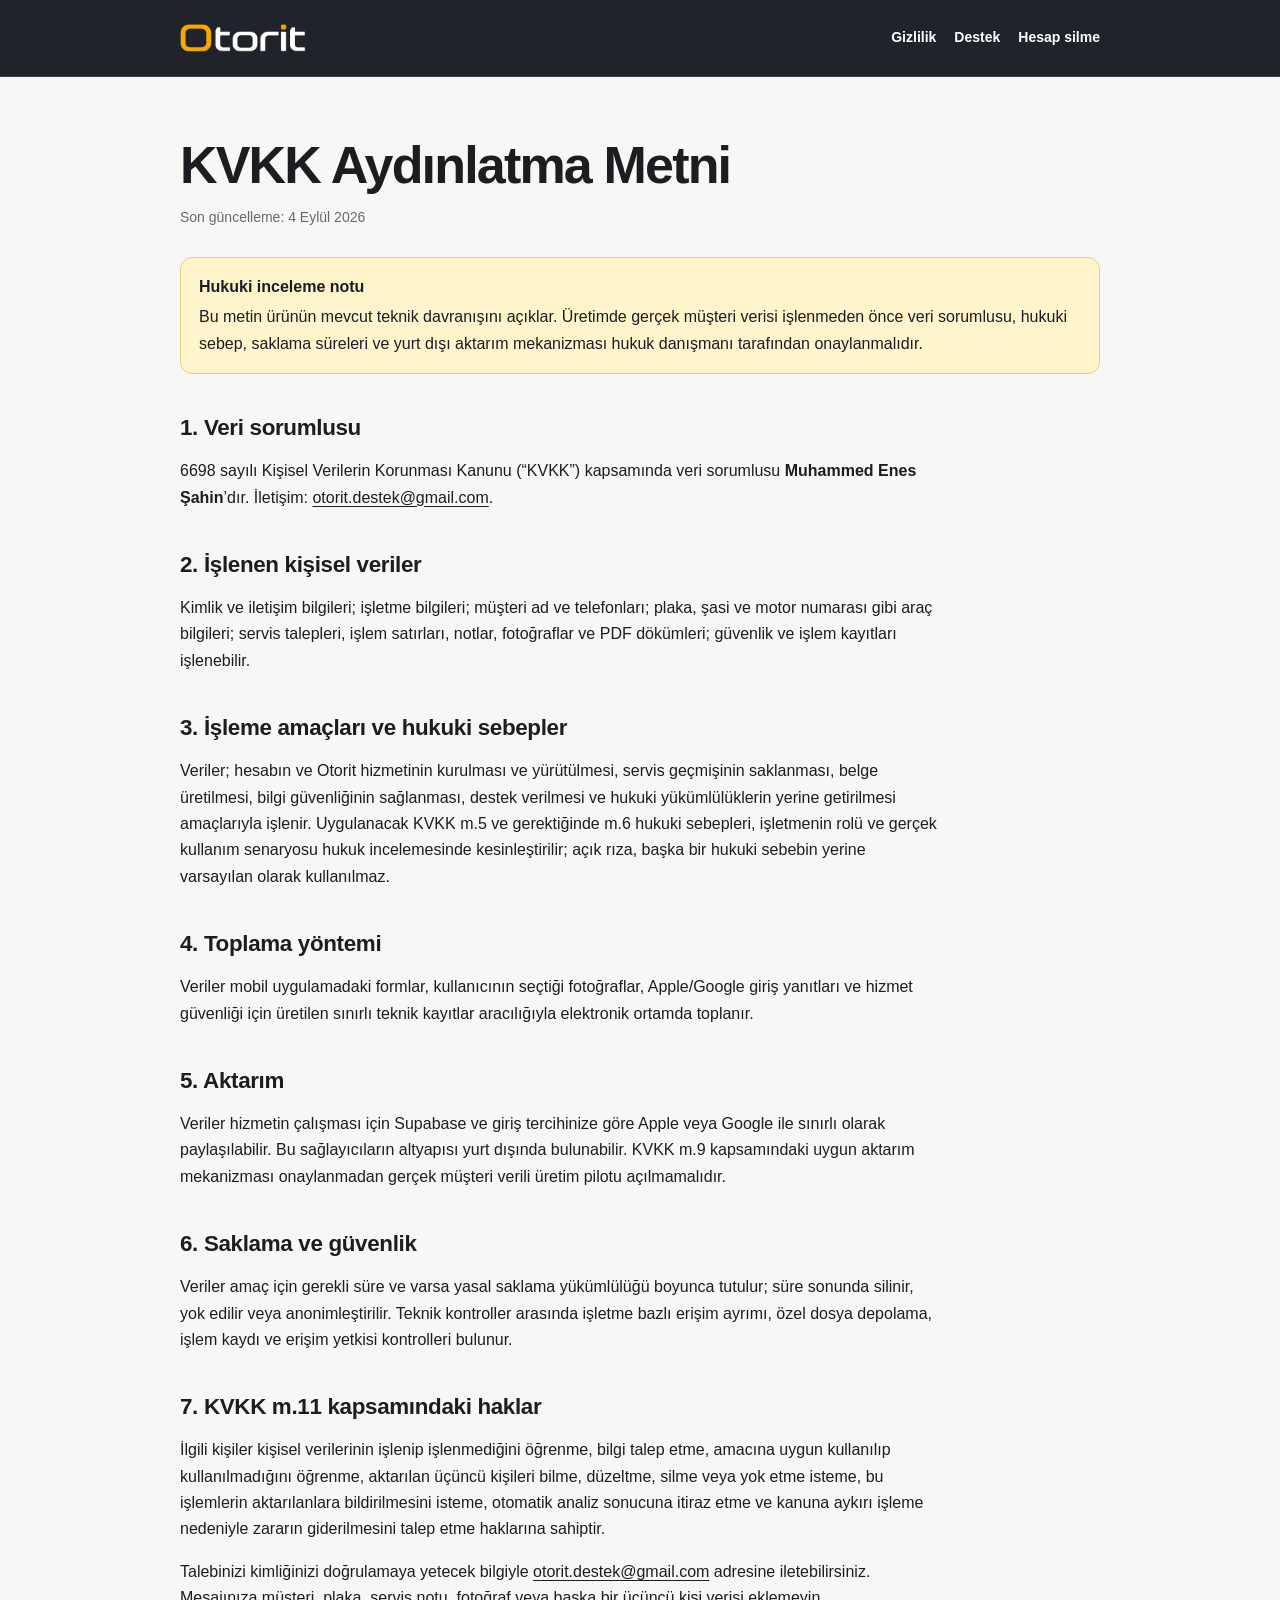
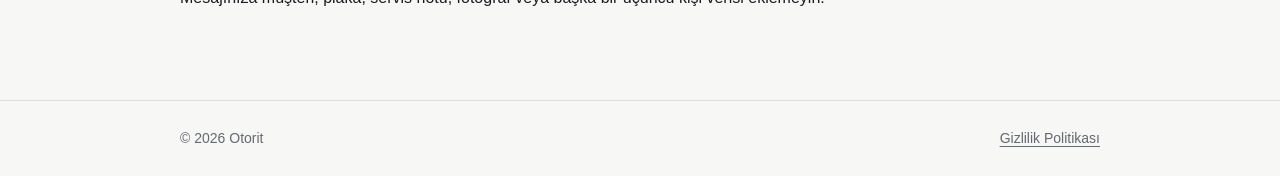
==== otorit/kvkk.html @ 0f795db5 "Add Otorit privacy and support pages" ====
<!doctype html>
<html lang="tr">
  <head>
    <meta charset="utf-8"><meta name="viewport" content="width=device-width, initial-scale=1">
    <meta name="description" content="Otorit KVKK Aydınlatma Metni."><meta name="theme-color" content="#202329">
    <title>KVKK Aydınlatma Metni — Otorit</title><link rel="icon" href="assets/app-icon.png"><link rel="stylesheet" href="styles.css">
  </head>
  <body>
    <header class="site-header"><div class="header-inner"><a class="brand-link" href="./" aria-label="Otorit ana sayfa"><img src="assets/otorit-wordmark.png" alt="Otorit"></a><nav class="site-nav" aria-label="Ana menü"><a href="privacy.html">Gizlilik</a><a href="support.html">Destek</a><a href="account-deletion.html">Hesap silme</a></nav></div></header>
    <main class="page">
      <h1>KVKK Aydınlatma Metni</h1><p class="meta">Son güncelleme: 4 Eylül 2026</p>
      <div class="notice"><strong>Hukuki inceleme notu</strong>Bu metin ürünün mevcut teknik davranışını açıklar. Üretimde gerçek müşteri verisi işlenmeden önce veri sorumlusu, hukuki sebep, saklama süreleri ve yurt dışı aktarım mekanizması hukuk danışmanı tarafından onaylanmalıdır.</div>
      <h2>1. Veri sorumlusu</h2>
      <p>6698 sayılı Kişisel Verilerin Korunması Kanunu (“KVKK”) kapsamında veri sorumlusu <strong>Muhammed Enes Şahin</strong>’dır. İletişim: <a href="mailto:otorit.destek@gmail.com">otorit.destek@gmail.com</a>.</p>
      <h2>2. İşlenen kişisel veriler</h2>
      <p>Kimlik ve iletişim bilgileri; işletme bilgileri; müşteri ad ve telefonları; plaka, şasi ve motor numarası gibi araç bilgileri; servis talepleri, işlem satırları, notlar, fotoğraflar ve PDF dökümleri; güvenlik ve işlem kayıtları işlenebilir.</p>
      <h2>3. İşleme amaçları ve hukuki sebepler</h2>
      <p>Veriler; hesabın ve Otorit hizmetinin kurulması ve yürütülmesi, servis geçmişinin saklanması, belge üretilmesi, bilgi güvenliğinin sağlanması, destek verilmesi ve hukuki yükümlülüklerin yerine getirilmesi amaçlarıyla işlenir. Uygulanacak KVKK m.5 ve gerektiğinde m.6 hukuki sebepleri, işletmenin rolü ve gerçek kullanım senaryosu hukuk incelemesinde kesinleştirilir; açık rıza, başka bir hukuki sebebin yerine varsayılan olarak kullanılmaz.</p>
      <h2>4. Toplama yöntemi</h2>
      <p>Veriler mobil uygulamadaki formlar, kullanıcının seçtiği fotoğraflar, Apple/Google giriş yanıtları ve hizmet güvenliği için üretilen sınırlı teknik kayıtlar aracılığıyla elektronik ortamda toplanır.</p>
      <h2>5. Aktarım</h2>
      <p>Veriler hizmetin çalışması için Supabase ve giriş tercihinize göre Apple veya Google ile sınırlı olarak paylaşılabilir. Bu sağlayıcıların altyapısı yurt dışında bulunabilir. KVKK m.9 kapsamındaki uygun aktarım mekanizması onaylanmadan gerçek müşteri verili üretim pilotu açılmamalıdır.</p>
      <h2>6. Saklama ve güvenlik</h2>
      <p>Veriler amaç için gerekli süre ve varsa yasal saklama yükümlülüğü boyunca tutulur; süre sonunda silinir, yok edilir veya anonimleştirilir. Teknik kontroller arasında işletme bazlı erişim ayrımı, özel dosya depolama, işlem kaydı ve erişim yetkisi kontrolleri bulunur.</p>
      <h2>7. KVKK m.11 kapsamındaki haklar</h2>
      <p>İlgili kişiler kişisel verilerinin işlenip işlenmediğini öğrenme, bilgi talep etme, amacına uygun kullanılıp kullanılmadığını öğrenme, aktarılan üçüncü kişileri bilme, düzeltme, silme veya yok etme isteme, bu işlemlerin aktarılanlara bildirilmesini isteme, otomatik analiz sonucuna itiraz etme ve kanuna aykırı işleme nedeniyle zararın giderilmesini talep etme haklarına sahiptir.</p>
      <p>Talebinizi kimliğinizi doğrulamaya yetecek bilgiyle <a href="mailto:otorit.destek@gmail.com">otorit.destek@gmail.com</a> adresine iletebilirsiniz. Mesajınıza müşteri, plaka, servis notu, fotoğraf veya başka bir üçüncü kişi verisi eklemeyin.</p>
    </main>
    <footer class="site-footer"><div class="footer-inner"><span>© 2026 Otorit</span><a href="privacy.html">Gizlilik Politikası</a></div></footer>
  </body>
</html>
---- otorit/styles.css ----
:root {
  color-scheme: light dark;
  --brand: #f5b800;
  --brand-pressed: #d99d00;
  --brand-soft: #fff4cc;
  --graphite: #202329;
  --background: #f7f7f5;
  --surface: #ffffff;
  --text: #1b1d21;
  --muted: #656970;
  --border: #dddfdb;
  --focus: #b98200;
  --danger: #c63e3e;
  --radius-small: 8px;
  --radius-medium: 12px;
  --radius-large: 16px;
  --shadow: 0 10px 30px rgb(27 29 33 / 8%);
}

@media (prefers-color-scheme: dark) {
  :root {
    --brand: #ffc62e;
    --brand-pressed: #e5ab00;
    --brand-soft: #3a3015;
    --graphite: #f4f5f3;
    --background: #111315;
    --surface: #1a1d20;
    --text: #f4f5f3;
    --muted: #aeb3b8;
    --border: #34393f;
    --focus: #ffc62e;
    --danger: #f07777;
    --shadow: none;
  }
}

* {
  box-sizing: border-box;
}

html {
  scroll-behavior: smooth;
}

body {
  margin: 0;
  background: var(--background);
  color: var(--text);
  font-family: Inter, ui-sans-serif, -apple-system, BlinkMacSystemFont, "Segoe UI", sans-serif;
  font-size: 16px;
  line-height: 1.65;
  text-rendering: optimizeLegibility;
}

a {
  color: inherit;
  text-underline-offset: 3px;
}

a:focus-visible,
button:focus-visible {
  outline: 3px solid var(--focus);
  outline-offset: 3px;
}

.site-header {
  background: #202329;
  color: #ffffff;
  border-bottom: 1px solid rgb(255 255 255 / 12%);
}

.header-inner,
.page,
.footer-inner {
  width: min(100% - 32px, 920px);
  margin-inline: auto;
}

.header-inner {
  display: flex;
  min-height: 76px;
  align-items: center;
  justify-content: space-between;
  gap: 24px;
}

.brand-link {
  display: inline-flex;
  align-items: center;
  min-height: 44px;
}

.brand-link img {
  display: block;
  width: 126px;
  height: auto;
}

.site-nav {
  display: flex;
  align-items: center;
  gap: 18px;
  font-size: 14px;
  font-weight: 600;
}

.site-nav a {
  min-height: 44px;
  display: inline-flex;
  align-items: center;
  text-decoration: none;
}

.site-nav a:hover {
  color: var(--brand);
}

.page {
  padding-block: 56px 72px;
}

.hero {
  display: grid;
  grid-template-columns: 112px 1fr;
  align-items: center;
  gap: 28px;
  padding-bottom: 36px;
  border-bottom: 1px solid var(--border);
}

.hero-icon {
  width: 112px;
  height: 112px;
  border-radius: 24px;
  box-shadow: var(--shadow);
}

h1,
h2,
h3 {
  margin: 0;
  line-height: 1.25;
}

h1 {
  max-width: 720px;
  font-size: clamp(2rem, 6vw, 3.25rem);
  letter-spacing: -0.035em;
}

h2 {
  margin-top: 40px;
  font-size: 1.4rem;
  letter-spacing: -0.015em;
}

h3 {
  margin-top: 24px;
  font-size: 1.05rem;
}

p,
ul,
ol {
  max-width: 760px;
}

.lead {
  margin: 12px 0 0;
  color: var(--muted);
  font-size: 1.1rem;
}

.meta {
  margin-top: 8px;
  color: var(--muted);
  font-size: 0.875rem;
}

.notice {
  margin-top: 28px;
  padding: 16px 18px;
  background: var(--brand-soft);
  border: 1px solid color-mix(in srgb, var(--brand) 45%, var(--border));
  border-radius: var(--radius-medium);
}

.notice strong {
  display: block;
  margin-bottom: 4px;
}

.cards {
  display: grid;
  grid-template-columns: repeat(2, minmax(0, 1fr));
  gap: 12px;
  margin-top: 32px;
}

.card {
  display: block;
  min-height: 150px;
  padding: 22px;
  background: var(--surface);
  border: 1px solid var(--border);
  border-radius: var(--radius-large);
  box-shadow: var(--shadow);
  text-decoration: none;
  transition: transform 120ms ease, border-color 120ms ease;
}

.card:hover {
  transform: translateY(-2px);
  border-color: var(--brand);
}

.card h2 {
  margin: 0;
}

.card p {
  margin: 8px 0 0;
  color: var(--muted);
}

.button {
  display: inline-flex;
  min-height: 48px;
  align-items: center;
  justify-content: center;
  margin-top: 12px;
  padding: 12px 18px;
  border-radius: var(--radius-medium);
  background: var(--brand);
  color: #171717;
  font-weight: 700;
  text-decoration: none;
}

.button:hover {
  background: var(--brand-pressed);
}

.danger-link {
  color: var(--danger);
  font-weight: 600;
}

.content-nav {
  display: flex;
  flex-wrap: wrap;
  gap: 8px 16px;
  margin: 28px 0 36px;
  padding: 16px 0;
  border-block: 1px solid var(--border);
  font-size: 0.925rem;
}

table {
  width: 100%;
  margin-top: 16px;
  border-collapse: collapse;
  background: var(--surface);
  border: 1px solid var(--border);
}

th,
td {
  padding: 12px 14px;
  border-bottom: 1px solid var(--border);
  text-align: left;
  vertical-align: top;
}

th {
  width: 30%;
}

.site-footer {
  border-top: 1px solid var(--border);
}

.footer-inner {
  display: flex;
  justify-content: space-between;
  gap: 24px;
  padding-block: 26px;
  color: var(--muted);
  font-size: 0.875rem;
}

@media (prefers-reduced-motion: reduce) {
  html {
    scroll-behavior: auto;
  }

  .card {
    transition: none;
  }
}

@media (max-width: 680px) {
  .header-inner,
  .footer-inner {
    align-items: flex-start;
    flex-direction: column;
  }

  .header-inner {
    padding-block: 14px;
  }

  .site-nav {
    width: 100%;
    overflow-x: auto;
  }

  .page {
    padding-block: 38px 56px;
  }

  .hero {
    grid-template-columns: 72px 1fr;
    gap: 18px;
  }

  .hero-icon {
    width: 72px;
    height: 72px;
    border-radius: 17px;
  }

  .cards {
    grid-template-columns: 1fr;
  }

  th,
  td {
    display: block;
    width: 100%;
  }

  th {
    border-bottom: 0;
    padding-bottom: 0;
  }
}
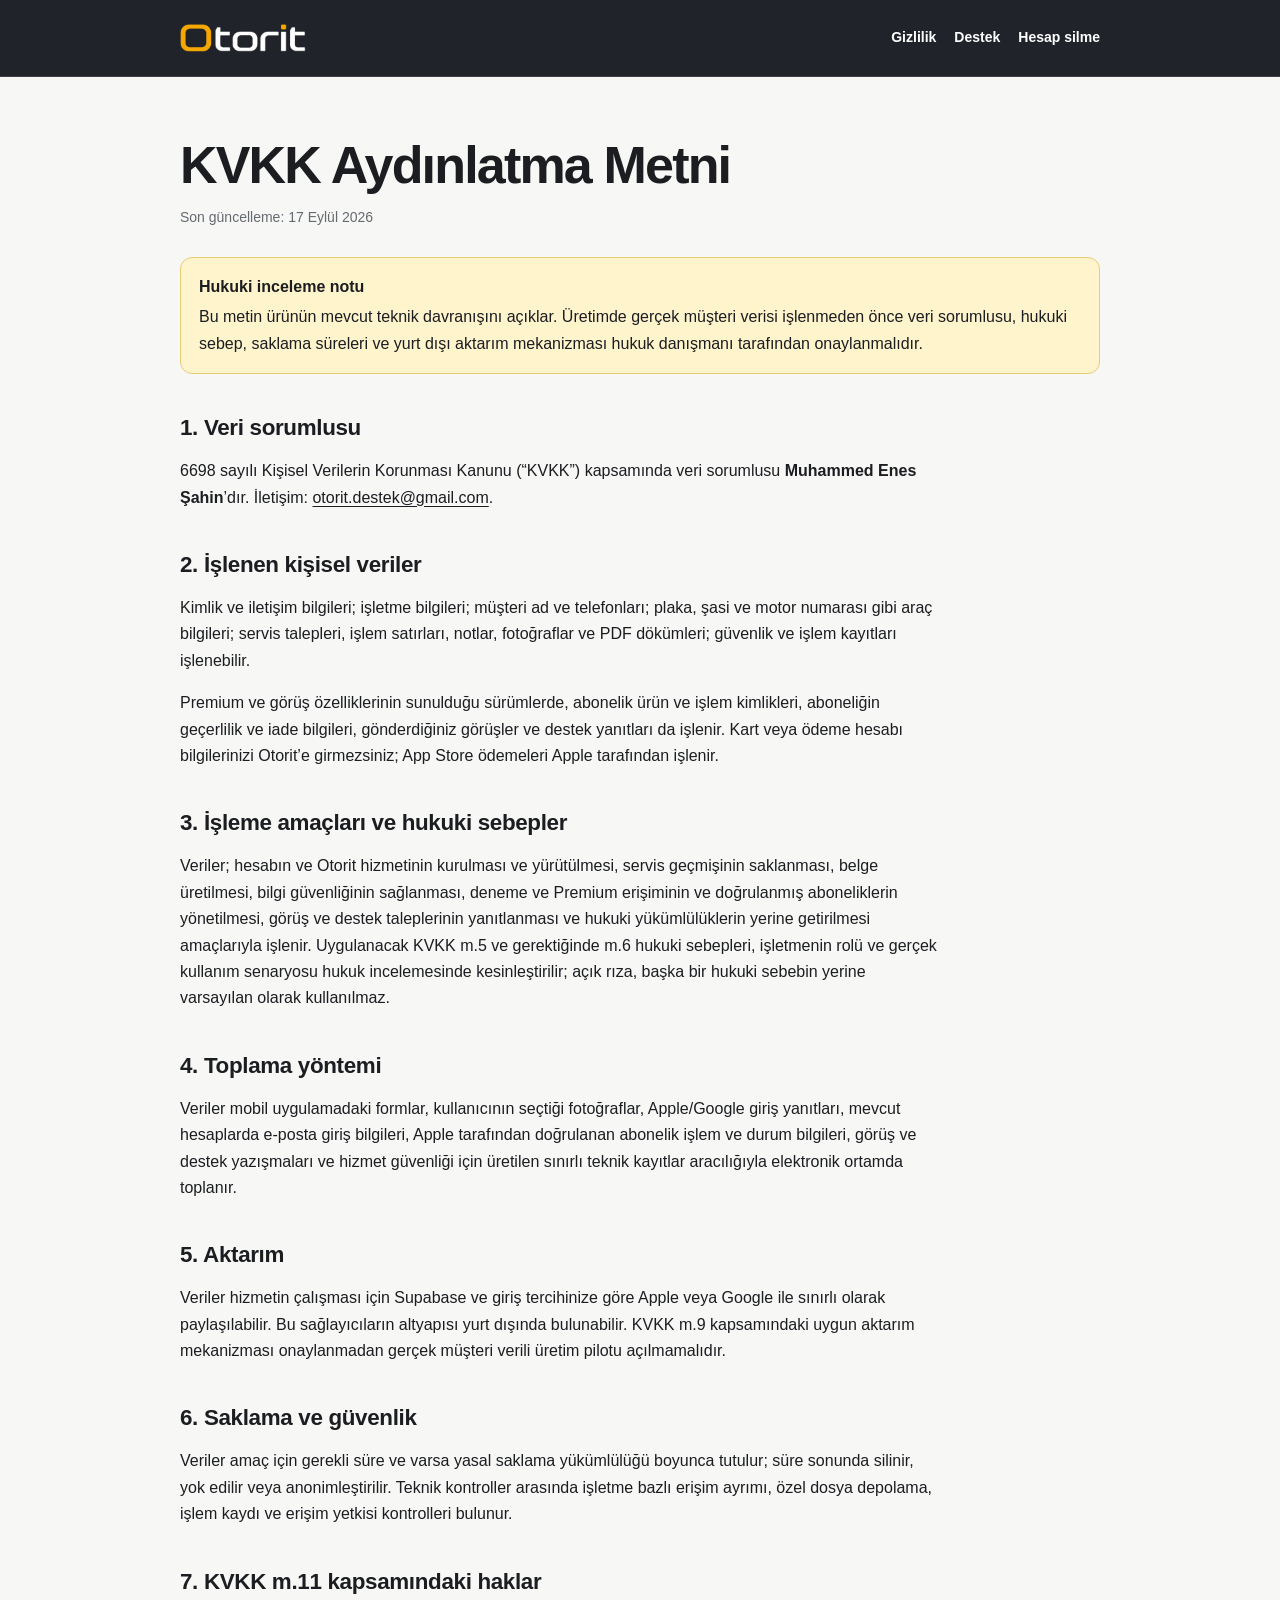
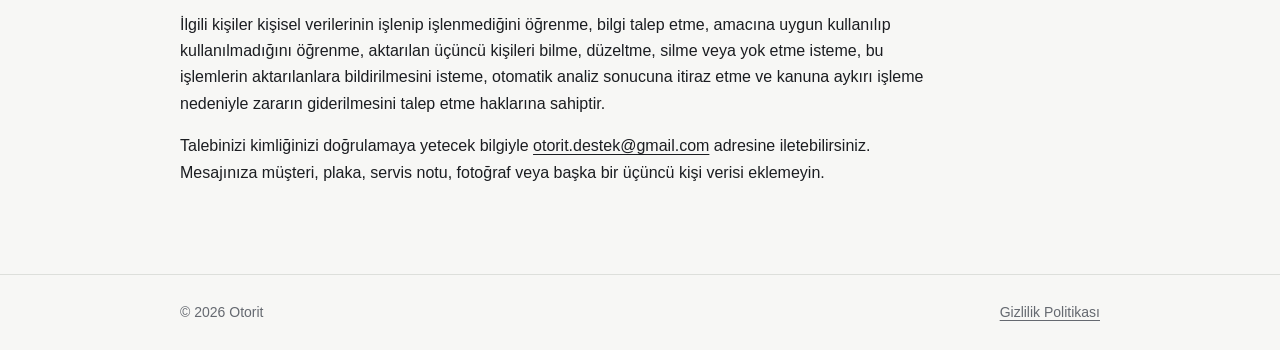
==== commit 4bc5dc5c: "Clarify existing account sign-in and Premium data notices" ====
--- a/otorit/kvkk.html
+++ b/otorit/kvkk.html
@@ -8,16 +8,17 @@
   <body>
     <header class="site-header"><div class="header-inner"><a class="brand-link" href="./" aria-label="Otorit ana sayfa"><img src="assets/otorit-wordmark.png" alt="Otorit"></a><nav class="site-nav" aria-label="Ana menü"><a href="privacy.html">Gizlilik</a><a href="support.html">Destek</a><a href="account-deletion.html">Hesap silme</a></nav></div></header>
     <main class="page">
-      <h1>KVKK Aydınlatma Metni</h1><p class="meta">Son güncelleme: 4 Eylül 2026</p>
+      <h1>KVKK Aydınlatma Metni</h1><p class="meta">Son güncelleme: 17 Eylül 2026</p>
       <div class="notice"><strong>Hukuki inceleme notu</strong>Bu metin ürünün mevcut teknik davranışını açıklar. Üretimde gerçek müşteri verisi işlenmeden önce veri sorumlusu, hukuki sebep, saklama süreleri ve yurt dışı aktarım mekanizması hukuk danışmanı tarafından onaylanmalıdır.</div>
       <h2>1. Veri sorumlusu</h2>
       <p>6698 sayılı Kişisel Verilerin Korunması Kanunu (“KVKK”) kapsamında veri sorumlusu <strong>Muhammed Enes Şahin</strong>’dır. İletişim: <a href="mailto:otorit.destek@gmail.com">otorit.destek@gmail.com</a>.</p>
       <h2>2. İşlenen kişisel veriler</h2>
       <p>Kimlik ve iletişim bilgileri; işletme bilgileri; müşteri ad ve telefonları; plaka, şasi ve motor numarası gibi araç bilgileri; servis talepleri, işlem satırları, notlar, fotoğraflar ve PDF dökümleri; güvenlik ve işlem kayıtları işlenebilir.</p>
+      <p>Premium ve görüş özelliklerinin sunulduğu sürümlerde, abonelik ürün ve işlem kimlikleri, aboneliğin geçerlilik ve iade bilgileri, gönderdiğiniz görüşler ve destek yanıtları da işlenir. Kart veya ödeme hesabı bilgilerinizi Otorit’e girmezsiniz; App Store ödemeleri Apple tarafından işlenir.</p>
       <h2>3. İşleme amaçları ve hukuki sebepler</h2>
-      <p>Veriler; hesabın ve Otorit hizmetinin kurulması ve yürütülmesi, servis geçmişinin saklanması, belge üretilmesi, bilgi güvenliğinin sağlanması, destek verilmesi ve hukuki yükümlülüklerin yerine getirilmesi amaçlarıyla işlenir. Uygulanacak KVKK m.5 ve gerektiğinde m.6 hukuki sebepleri, işletmenin rolü ve gerçek kullanım senaryosu hukuk incelemesinde kesinleştirilir; açık rıza, başka bir hukuki sebebin yerine varsayılan olarak kullanılmaz.</p>
+      <p>Veriler; hesabın ve Otorit hizmetinin kurulması ve yürütülmesi, servis geçmişinin saklanması, belge üretilmesi, bilgi güvenliğinin sağlanması, deneme ve Premium erişiminin ve doğrulanmış aboneliklerin yönetilmesi, görüş ve destek taleplerinin yanıtlanması ve hukuki yükümlülüklerin yerine getirilmesi amaçlarıyla işlenir. Uygulanacak KVKK m.5 ve gerektiğinde m.6 hukuki sebepleri, işletmenin rolü ve gerçek kullanım senaryosu hukuk incelemesinde kesinleştirilir; açık rıza, başka bir hukuki sebebin yerine varsayılan olarak kullanılmaz.</p>
       <h2>4. Toplama yöntemi</h2>
-      <p>Veriler mobil uygulamadaki formlar, kullanıcının seçtiği fotoğraflar, Apple/Google giriş yanıtları ve hizmet güvenliği için üretilen sınırlı teknik kayıtlar aracılığıyla elektronik ortamda toplanır.</p>
+      <p>Veriler mobil uygulamadaki formlar, kullanıcının seçtiği fotoğraflar, Apple/Google giriş yanıtları, mevcut hesaplarda e-posta giriş bilgileri, Apple tarafından doğrulanan abonelik işlem ve durum bilgileri, görüş ve destek yazışmaları ve hizmet güvenliği için üretilen sınırlı teknik kayıtlar aracılığıyla elektronik ortamda toplanır.</p>
       <h2>5. Aktarım</h2>
       <p>Veriler hizmetin çalışması için Supabase ve giriş tercihinize göre Apple veya Google ile sınırlı olarak paylaşılabilir. Bu sağlayıcıların altyapısı yurt dışında bulunabilir. KVKK m.9 kapsamındaki uygun aktarım mekanizması onaylanmadan gerçek müşteri verili üretim pilotu açılmamalıdır.</p>
       <h2>6. Saklama ve güvenlik</h2>
